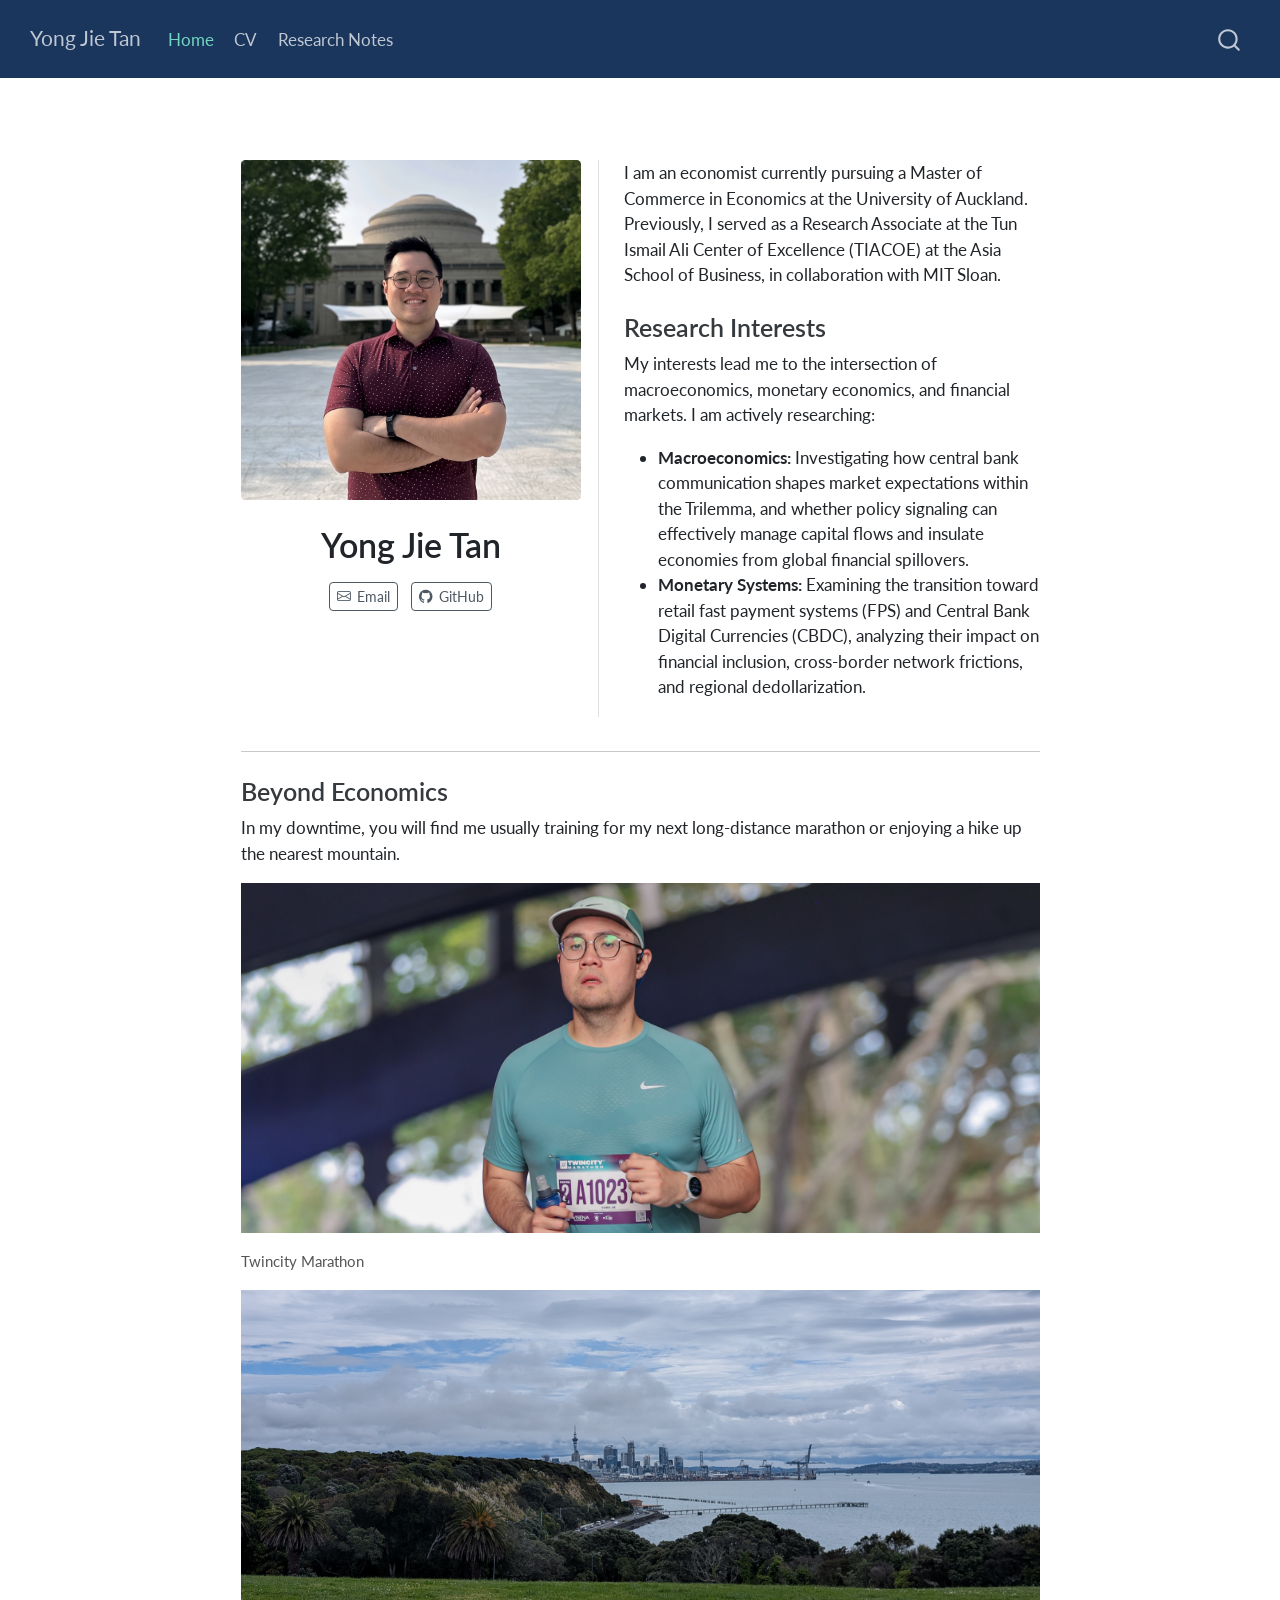
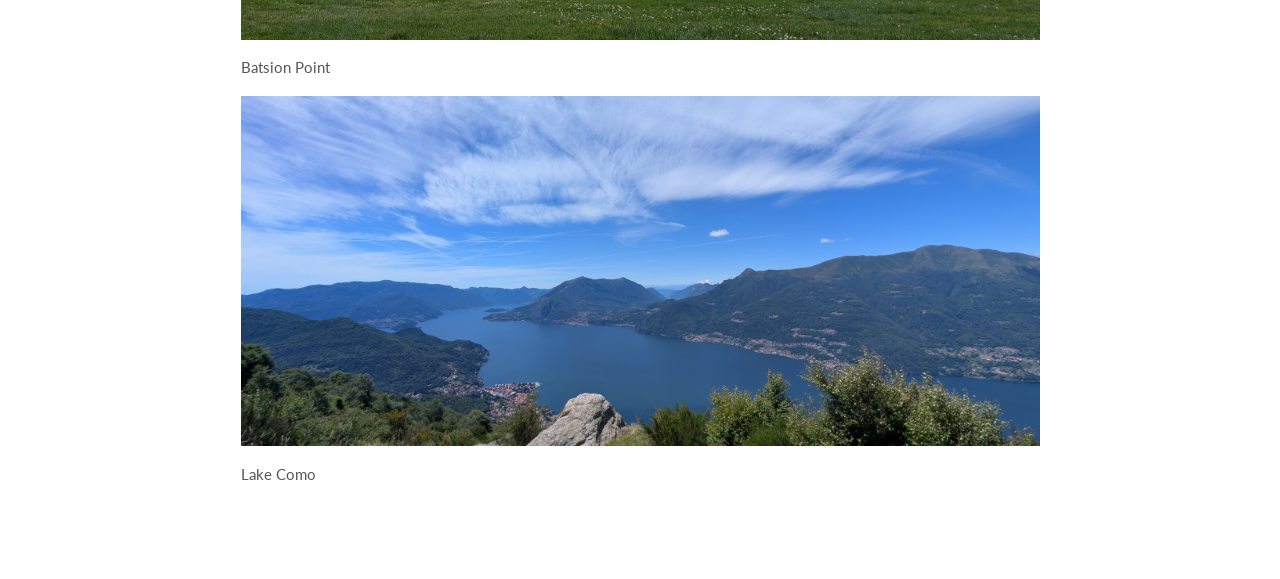
==== index.html @ 37c71818 "Built site for gh-pages" ====
<!DOCTYPE html>
<html xmlns="http://www.w3.org/1999/xhtml" lang="en" xml:lang="en"><head>

<meta charset="utf-8">
<meta name="generator" content="quarto-1.11.9">

<meta name="viewport" content="width=device-width, initial-scale=1.0, user-scalable=yes">


<title>Yong Jie Tan</title>
<style>
/* Default styles provided by pandoc.
** See https://pandoc.org/MANUAL.html#variables-for-html for config info.
*/
span.smallcaps{font-variant: small-caps;}
div.columns{display: flex; gap: 1.5em;}
div.column{flex: auto;}
@media screen {
div.columns{gap: min(4vw, 1.5em);}
div.column{overflow-x: auto;}
}
div.hanging-indent{margin-left: 1.5em; text-indent: -1.5em;}
ul.task-list{list-style: none;}
ul.task-list li input[type="checkbox"] {
  width: 0.8em;
  margin: 0 0.8em 0.2em -1em; /* quarto-specific, see https://github.com/quarto-dev/quarto-cli/issues/4556 */ 
  vertical-align: middle;
}
</style>


<script src="site_libs/quarto-nav/quarto-nav.js"></script>
<script src="site_libs/quarto-nav/headroom.min.js"></script>
<script src="site_libs/clipboard/clipboard.min.js"></script>
<script src="site_libs/quarto-search/autocomplete.umd.js"></script>
<script src="site_libs/quarto-search/fuse.min.js"></script>
<script src="site_libs/quarto-search/quarto-search.js"></script>
<meta name="quarto:offset" content="./">
<script src="site_libs/quarto-html/quarto.js" type="module"></script>
<script src="site_libs/quarto-html/tabsets/tabsets.js" type="module"></script>
<script src="site_libs/quarto-html/scrollable-regions/scrollable-regions.js" type="module"></script>
<script src="site_libs/quarto-html/popper.min.js"></script>
<script src="site_libs/quarto-html/tippy.umd.min.js"></script>
<link href="site_libs/quarto-html/tippy.css" rel="stylesheet">
<link href="site_libs/quarto-html/quarto-syntax-highlighting-63b5708e65d6cd79cd7618c58d0c21e7.css" rel="stylesheet" id="quarto-text-highlighting-styles">
<script src="site_libs/bootstrap/bootstrap.min.js"></script>
<link href="site_libs/bootstrap/bootstrap-icons.css" rel="stylesheet">
<link href="site_libs/bootstrap/bootstrap-aa52e23625b9af02d9a668b4c26b5584.min.css" rel="stylesheet" append-hash="true" id="quarto-bootstrap" data-mode="light">
<script id="quarto-search-options" type="application/json">{
  "location": "navbar",
  "copy-button": false,
  "collapse-after": 3,
  "panel-placement": "end",
  "type": "overlay",
  "limit": 50,
  "keyboard-shortcut": [
    "f",
    "/",
    "s"
  ],
  "show-item-context": false,
  "language": {
    "search-no-results-text": "No results",
    "search-matching-documents-text": "matching documents",
    "search-copy-link-title": "Copy link to search",
    "search-hide-matches-text": "Hide additional matches",
    "search-more-match-text": "more match in this document",
    "search-more-matches-text": "more matches in this document",
    "search-clear-button-title": "Clear",
    "search-text-placeholder": "",
    "search-detached-cancel-button-title": "Cancel",
    "search-submit-button-title": "Submit",
    "search-label": "Search"
  }
}</script>


</head>

<body class="nav-fixed fullcontent quarto-light"><a id="quarto-skip-link" class="visually-hidden-focusable" href="#quarto-document-content">Skip to main content</a>

<div id="quarto-search-results"></div>
  <header id="quarto-header" class="headroom fixed-top">
    <nav class="navbar navbar-expand-lg " data-bs-theme="dark" aria-label="Site">
      <div class="navbar-container container-fluid">
      <div class="navbar-brand-container mx-auto">
    <a class="navbar-brand" href="./index.html">
    <span class="navbar-title">Yong Jie Tan</span>
    </a>
  </div>
          <button class="navbar-toggler" type="button" data-bs-toggle="collapse" data-bs-target="#navbarCollapse" aria-controls="navbarCollapse" aria-expanded="false" aria-label="Toggle navigation" onclick="if (window.quartoToggleHeadroom) { window.quartoToggleHeadroom(); }">
  <span class="navbar-toggler-icon"></span>
</button>
          <div class="collapse navbar-collapse" id="navbarCollapse">
            <ul class="navbar-nav navbar-nav-scroll me-auto">
  <li class="nav-item">
    <a class="nav-link active" href="./index.html" aria-current="page"> 
<span class="menu-text">Home</span></a>
  </li>  
  <li class="nav-item">
    <a class="nav-link" href="./cv.html"> 
<span class="menu-text">CV</span></a>
  </li>  
  <li class="nav-item">
    <a class="nav-link" href="./notes.html"> 
<span class="menu-text">Research Notes</span></a>
  </li>  
</ul>
          </div> <!-- /navcollapse -->
            <div class="quarto-navbar-tools">
</div>
            <div id="quarto-search" class="" title="Search"></div>
      </div> <!-- /container-fluid -->
    </nav>
</header>
<!-- content -->
<div id="quarto-content" class="quarto-container page-columns page-rows-contents page-layout-article page-navbar">
<!-- sidebar -->
<!-- margin-sidebar -->
    
<!-- main -->
<main class="content" id="quarto-document-content" tabindex="-1">




<div class="quarto-about-trestles">
  <div class="about-entity">
    <img src="profile.jpg" class="about-image
  rounded " style="width: 20em;">
<header id="title-block-header" class="quarto-title-block default">
<div class="quarto-title">
<h1 class="title">Yong Jie Tan</h1>
</div>
<div class="quarto-title-meta">
  </div>
</header>
    <div class="about-links">
  <a href="mailto:yongjie.tan311@gmail.com" class="about-link" rel="" target="">
    <i class="bi bi-envelope"></i>
     <span class="about-link-text">Email</span>
  </a>
  <a href="https://github.com/yongjie-tan" class="about-link" rel="" target="">
    <i class="bi bi-github"></i>
     <span class="about-link-text">GitHub</span>
  </a>
</div>
  </div>
  <div class="about-contents"><div id="profile-section">
<p>I am an economist currently pursuing a Master of Commerce in Economics at the University of Auckland. Previously, I served as a Research Associate at the Tun Ismail Ali Center of Excellence (TIACOE) at the Asia School of Business, in collaboration with MIT Sloan.</p>
<section id="research-interests" class="level3">
<h3 data-anchor-id="research-interests">Research Interests</h3>
<p>My interests lead me to the intersection of macroeconomics, monetary economics, and financial markets. I am actively researching:</p>
<ul>
<li><strong>Macroeconomics:</strong> Investigating how central bank communication shapes market expectations within the Trilemma, and whether policy signaling can effectively manage capital flows and insulate economies from global financial spillovers.</li>
<li><strong>Monetary Systems:</strong> Examining the transition toward retail fast payment systems (FPS) and Central Bank Digital Currencies (CBDC), analyzing their impact on financial inclusion, cross-border network frictions, and regional dedollarization.</li>
</ul>
</section>
</div></div>
</div>

<hr>
<section id="beyond-economics" class="level3">
<h3 data-anchor-id="beyond-economics">Beyond Economics</h3>
<p>In my downtime, you will find me usually training for my next long-distance marathon or enjoying a hike up the nearest mountain.</p>
<div class="{.layout-ncol=3}">
<figure class="figure">
<img src="twincity.jpg" alt="Twincity Marathon" style="width: 100%; height: 350px; object-fit: cover; object-position: center;" class="figure-img">
<figcaption style="text-align: left; font-size: 0.9em; margin-top: 8px; color: #555;">
Twincity Marathon
</figcaption>
</figure>
<figure class="figure">
<img src="auckland-hike.jpg" alt="Auckland Trails" style="width: 100%; height: 350px; object-fit: cover; object-position: center;" class="figure-img">
<figcaption style="text-align: left; font-size: 0.9em; margin-top: 8px; color: #555;">
Batsion Point
</figcaption>
</figure>
<figure class="figure">
<img src="como.jpg" alt="Lake Como" style="width: 100%; height: 350px; object-fit: cover; object-position: center;" class="figure-img">
<figcaption style="text-align: left; font-size: 0.9em; margin-top: 8px; color: #555;">
Lake Como
</figcaption>
</figure>
</div>



</section>

</main> <!-- /main -->
<script id="quarto-html-after-body" type="application/javascript">
  window.document.addEventListener("DOMContentLoaded", function (event) {
    const isCodeAnnotation = (el) => {
      for (const clz of el.classList) {
        if (clz.startsWith('code-annotation-')) {                     
          return true;
        }
      }
      return false;
    }
    const onCopySuccess = function(e) {
      // button target
      const button = e.trigger;
      // don't keep focus
      button.blur();
      // flash "checked"
      button.classList.add('code-copy-button-checked');
      var currentTitle = button.getAttribute("title");
      button.setAttribute("title", "Copied!");
      let tooltip;
      if (window.bootstrap) {
        button.setAttribute("data-bs-toggle", "tooltip");
        button.setAttribute("data-bs-placement", "left");
        button.setAttribute("data-bs-title", "Copied!");
        tooltip = new bootstrap.Tooltip(button, 
          { trigger: "manual", 
            customClass: "code-copy-button-tooltip",
            offset: [0, -8]});
        tooltip.show();    
      }
      setTimeout(function() {
        if (tooltip) {
          tooltip.hide();
          button.removeAttribute("data-bs-title");
          button.removeAttribute("data-bs-toggle");
          button.removeAttribute("data-bs-placement");
        }
        button.setAttribute("title", currentTitle);
        button.classList.remove('code-copy-button-checked');
      }, 1000);
      // clear code selection
      e.clearSelection();
    }
    const getTextToCopy = function(trigger) {
      const outerScaffold = trigger.parentElement.cloneNode(true);
      const codeEl = outerScaffold.querySelector('code');
      for (const childEl of codeEl.children) {
        if (isCodeAnnotation(childEl)) {
          childEl.remove();
        }
      }
      return codeEl.innerText;
    }
    const clipboard = new window.ClipboardJS('.code-copy-button:not([data-in-quarto-modal])', {
      text: getTextToCopy
    });
    clipboard.on('success', onCopySuccess);
    if (window.document.getElementById('quarto-embedded-source-code-modal')) {
      const clipboardModal = new window.ClipboardJS('.code-copy-button[data-in-quarto-modal]', {
        text: getTextToCopy,
        container: window.document.getElementById('quarto-embedded-source-code-modal')
      });
      clipboardModal.on('success', onCopySuccess);
    }
      var localhostRegex = new RegExp(/^(?:http|https):\/\/localhost\:?[0-9]*\//);
      var mailtoRegex = new RegExp(/^mailto:/);
        var filterRegex = new RegExp("https:\/\/yongjie-tan\.github\.io\/");
      var isInternal = (href) => {
          return filterRegex.test(href) || localhostRegex.test(href) || mailtoRegex.test(href);
      }
      // Inspect non-navigation links and adorn them if external
      window.quartoDecorateExternalLinks = function (root) {
     var links = (root || window.document).querySelectorAll('a[href]:not(.nav-link):not(.navbar-brand):not(.toc-action):not(.sidebar-link):not(.sidebar-item-toggle):not(.pagination-link):not(.no-external):not([aria-hidden]):not(.dropdown-item):not(.quarto-navigation-tool):not(.about-link)');
      for (var i=0; i<links.length; i++) {
        const link = links[i];
        if (!isInternal(link.href)) {
          // undo the damage that might have been done by quarto-nav.js in the case of
          // links that we want to consider external
          if (link.dataset.originalHref !== undefined) {
            link.href = link.dataset.originalHref;
          }
          if (!link.classList.contains('no-external-icon')) {
          }
        }
      }
      };
      window.quartoDecorateExternalLinks(window.document);
    // Esc closes the popup (WCAG 1.4.13) and focus leaving both trigger and
    // popup closes it (WCAG 2.4.11); tippy handles neither for interactive popups.
    const hideOnEscAndFocusOut = {
      name: 'hideOnEscAndFocusOut',
      defaultValue: true,
      fn(instance) {
        const dismiss = () => {
          // A show scheduled by the trigger delay would otherwise reopen it
          instance.clearDelayTimeouts();
          instance.hide();
        };
        const onKeyDown = (event) => {
          if (event.key !== 'Escape') {
            return;
          }
          // Keep Esc from also reaching page handlers (e.g. reveal.js overview),
          // except an open reveal.js slide menu, which Esc should close too.
          // The menu handles keys only when its keyboard option is on.
          const menuHandlesEsc = window.Reveal?.getPlugin?.('menu')?.isOpen() &&
            window.Reveal.getConfig().menu?.keyboard !== false;
          if (!menuHandlesEsc) {
            event.stopPropagation();
          }
          if (instance.popper.contains(window.document.activeElement)) {
            // Disabled while refocusing so the focus trigger does not reopen it
            instance.disable();
            instance.reference.focus();
            instance.enable();
          }
          dismiss();
        };
        const onFocusOut = (event) => {
          const target = event.relatedTarget;
          if (target && !instance.reference.contains(target) &&
              !instance.popper.contains(target)) {
            dismiss();
          }
        };
        // On the trigger too: a click trigger (code-annotations: select) has no
        // blur handling. Attached for the instance's lifetime so leaving the
        // trigger also cancels a show still pending on the trigger delay.
        instance.reference.addEventListener('focusout', onFocusOut);
        return {
          onShow() {
            window.document.addEventListener('keydown', onKeyDown, true);
            instance.popper.addEventListener('focusout', onFocusOut);
          },
          onHide() {
            window.document.removeEventListener('keydown', onKeyDown, true);
            instance.popper.removeEventListener('focusout', onFocusOut);
          },
          onDestroy() {
            instance.reference.removeEventListener('focusout', onFocusOut);
          },
        };
      },
    };
    function tippyHover(el, contentFn, onTriggerFn, onUntriggerFn) {
      const config = {
        allowHTML: true,
        maxWidth: 500,
        delay: 100,
        arrow: false,
        appendTo: function(el) {
            return el.parentElement;
        },
        interactive: true,
        interactiveBorder: 10,
        theme: 'quarto',
        placement: 'bottom-start',
        plugins: [hideOnEscAndFocusOut],
      };
      if (contentFn) {
        config.content = contentFn;
      }
      if (onTriggerFn) {
        config.onTrigger = onTriggerFn;
      }
      if (onUntriggerFn) {
        config.onUntrigger = onUntriggerFn;
      }
      window.tippy(el, config); 
    }
    const noterefs = window.document.querySelectorAll('a[role="doc-noteref"]');
    for (var i=0; i<noterefs.length; i++) {
      const ref = noterefs[i];
      tippyHover(ref, function() {
        // use id or data attribute instead here
        let href = ref.getAttribute('data-footnote-href') || ref.getAttribute('href');
        try { href = new URL(href).hash; } catch {}
        const id = href.replace(/^#\/?/, "");
        const note = window.document.getElementById(id);
        if (note) {
          return note.innerHTML;
        } else {
          return "";
        }
      });
    }
    const xrefs = window.document.querySelectorAll('a.quarto-xref');
    const processXRef = (id, note) => {
      // Strip column container classes
      const stripColumnClz = (el) => {
        el.classList.remove("page-full", "page-columns");
        if (el.children) {
          for (const child of el.children) {
            stripColumnClz(child);
          }
        }
      }
      stripColumnClz(note)
      if (id === null || id.startsWith('sec-')) {
        // Special case sections, only their first couple elements
        const container = document.createElement("div");
        if (note.children && note.children.length > 2) {
          container.appendChild(note.children[0].cloneNode(true));
          for (let i = 1; i < note.children.length; i++) {
            const child = note.children[i];
            if (child.tagName === "P" && child.innerText === "") {
              continue;
            } else {
              container.appendChild(child.cloneNode(true));
              break;
            }
          }
          if (window.Quarto?.typesetMath) {
            window.Quarto.typesetMath(container);
          }
          return container.innerHTML
        } else {
          if (window.Quarto?.typesetMath) {
            window.Quarto.typesetMath(note);
          }
          return note.innerHTML;
        }
      } else {
        // Remove any anchor links if they are present
        const anchorLink = note.querySelector('a.anchorjs-link');
        if (anchorLink) {
          anchorLink.remove();
        }
        if (window.Quarto?.typesetMath) {
          window.Quarto.typesetMath(note);
        }
        if (note.classList.contains("callout")) {
          return note.outerHTML;
        } else {
          return note.innerHTML;
        }
      }
    }
    for (var i=0; i<xrefs.length; i++) {
      const xref = xrefs[i];
      tippyHover(xref, undefined, function(instance) {
        instance.disable();
        let url = xref.getAttribute('href');
        let hash = undefined; 
        if (url.startsWith('#')) {
          hash = url;
        } else {
          try { hash = new URL(url).hash; } catch {}
        }
        if (hash) {
          const id = hash.replace(/^#\/?/, "");
          const note = window.document.getElementById(id);
          if (note !== null) {
            try {
              const html = processXRef(id, note.cloneNode(true));
              instance.setContent(html);
            } finally {
              instance.enable();
              instance.show();
            }
          } else {
            // See if we can fetch this
            fetch(url.split('#')[0])
            .then(res => res.text())
            .then(html => {
              const parser = new DOMParser();
              const htmlDoc = parser.parseFromString(html, "text/html");
              const note = htmlDoc.getElementById(id);
              if (note !== null) {
                const html = processXRef(id, note);
                instance.setContent(html);
              } 
            }).finally(() => {
              instance.enable();
              instance.show();
            });
          }
        } else {
          // See if we can fetch a full url (with no hash to target)
          // This is a special case and we should probably do some content thinning / targeting
          fetch(url)
          .then(res => res.text())
          .then(html => {
            const parser = new DOMParser();
            const htmlDoc = parser.parseFromString(html, "text/html");
            const note = htmlDoc.querySelector('main.content');
            if (note !== null) {
              // This should only happen for chapter cross references
              // (since there is no id in the URL)
              // remove the first header
              if (note.children.length > 0 && note.children[0].tagName === "HEADER") {
                note.children[0].remove();
              }
              const html = processXRef(null, note);
              instance.setContent(html);
            } 
          }).finally(() => {
            instance.enable();
            instance.show();
          });
        }
      }, function(instance) {
      });
    }
        let selectedAnnoteEl;
        const selectorForAnnotation = ( cell, annotation) => {
          let cellAttr = 'data-code-cell="' + cell + '"';
          let lineAttr = 'data-code-annotation="' +  annotation + '"';
          const selector = 'span[' + cellAttr + '][' + lineAttr + ']';
          return selector;
        }
        const selectCodeLines = (annoteEl) => {
          const doc = window.document;
          const targetCell = annoteEl.getAttribute("data-target-cell");
          const targetAnnotation = annoteEl.getAttribute("data-target-annotation");
          const annoteSpan = window.document.querySelector(selectorForAnnotation(targetCell, targetAnnotation));
          const lines = annoteSpan.getAttribute("data-code-lines").split(",");
          const lineIds = lines.map((line) => {
            return targetCell + "-" + line;
          })
          // Each band is positioned against its own containing block, which is
          // not the offsetParent of the lines, so place it from client rects.
          const placeBand = (band, firstEl, lastEl, codeBlock) => {
            const container = band.offsetParent;
            if (container === null) {
              return;
            }
            const containerRect = container.getBoundingClientRect();
            // Reveal.js scales slides with a transform, so convert client
            // pixels back to the CSS pixels of the container.
            const scale = containerRect.height / container.offsetHeight || 1;
            const firstRect = firstEl.getBoundingClientRect();
            const lastRect = lastEl.getBoundingClientRect();
            const top = (firstRect.top - containerRect.top) / scale - container.clientTop + container.scrollTop;
            const height = (lastRect.bottom - firstRect.top) / scale;
            band.style.top = top - 2 + "px";
            band.style.height = height + 4 + "px";
            if (codeBlock) {
              // Without the copy button wrapper, the containing block is wider
              // than the code block, so span the code block explicitly.
              const blockRect = codeBlock.getBoundingClientRect();
              band.style.left = (blockRect.left - containerRect.left) / scale - container.clientLeft + container.scrollLeft + "px";
              band.style.width = blockRect.width / scale + "px";
            }
          };
          if (lineIds.length > 0) {
            const el = window.document.getElementById(lineIds[0]);
            const lastEl = window.document.getElementById(lineIds[lineIds.length - 1]);
            const parent = el.parentElement.parentElement;
            // cook up a div (if necessary) and position it
            let div = window.document.getElementById("code-annotation-line-highlight");
            if (div === null) {
              div = window.document.createElement("div");
              div.setAttribute("id", "code-annotation-line-highlight");
              div.style.position = 'absolute';
              parent.appendChild(div);
            }
            placeBand(div, el, lastEl, parent.closest("div.sourceCode") || parent);
            let gutterDiv = window.document.getElementById("code-annotation-line-highlight-gutter");
            if (gutterDiv === null) {
              gutterDiv = window.document.createElement("div");
              gutterDiv.setAttribute("id", "code-annotation-line-highlight-gutter");
              gutterDiv.style.position = 'absolute';
              const codeCell = window.document.getElementById(targetCell);
              const gutter = codeCell.querySelector('.code-annotation-gutter');
              gutter.appendChild(gutterDiv);
            }
            placeBand(gutterDiv, el, lastEl);
            selectedAnnoteEl = annoteEl;
          }
        };
        const unselectCodeLines = () => {
          const elementsIds = ["code-annotation-line-highlight", "code-annotation-line-highlight-gutter"];
          elementsIds.forEach((elId) => {
            const div = window.document.getElementById(elId);
            if (div) {
              div.remove();
            }
          });
          selectedAnnoteEl = undefined;
        };
          // Handle positioning of the toggle
      window.addEventListener(
        "resize",
        throttle(() => {
          elRect = undefined;
          if (selectedAnnoteEl) {
            selectCodeLines(selectedAnnoteEl);
          }
        }, 10)
      );
      function throttle(fn, ms) {
      let throttle = false;
      let timer;
        return (...args) => {
          if(!throttle) { // first call gets through
              fn.apply(this, args);
              throttle = true;
          } else { // all the others get throttled
              if(timer) clearTimeout(timer); // cancel #2
              timer = setTimeout(() => {
                fn.apply(this, args);
                timer = throttle = false;
              }, ms);
          }
        };
      }
        // Attach click handler to the DT
        const annoteDls = window.document.querySelectorAll('dt[data-target-cell]');
        for (const annoteDlNode of annoteDls) {
          annoteDlNode.addEventListener('click', (event) => {
            const clickedEl = event.target;
            if (clickedEl !== selectedAnnoteEl) {
              unselectCodeLines();
              const activeEl = window.document.querySelector('dt[data-target-cell].code-annotation-active');
              if (activeEl) {
                activeEl.classList.remove('code-annotation-active');
              }
              selectCodeLines(clickedEl);
              clickedEl.classList.add('code-annotation-active');
            } else {
              // Unselect the line
              unselectCodeLines();
              clickedEl.classList.remove('code-annotation-active');
            }
          });
        }
    const findCites = (el) => {
      const parentEl = el.parentElement;
      if (parentEl) {
        const cites = parentEl.dataset.cites;
        if (cites) {
          return {
            el,
            cites: cites.split(' ')
          };
        } else {
          return findCites(el.parentElement)
        }
      } else {
        return undefined;
      }
    };
    var bibliorefs = window.document.querySelectorAll('a[role="doc-biblioref"]');
    for (var i=0; i<bibliorefs.length; i++) {
      const ref = bibliorefs[i];
      const citeInfo = findCites(ref);
      if (citeInfo) {
        tippyHover(citeInfo.el, function() {
          var popup = window.document.createElement('div');
          citeInfo.cites.forEach(function(cite) {
            var citeDiv = window.document.createElement('div');
            citeDiv.classList.add('hanging-indent');
            citeDiv.classList.add('csl-entry');
            var biblioDiv = window.document.getElementById('ref-' + cite);
            if (biblioDiv) {
              citeDiv.innerHTML = biblioDiv.innerHTML;
            }
            popup.appendChild(citeDiv);
          });
          return popup.innerHTML;
        });
      }
    }
  });
  </script>
  <script type="application/javascript">
  window.quartoScrollableRegionsLabels = {"code":"Scrollable code","output":"Scrollable output"};
  </script>
</div> <!-- /content -->




</body></html>
---- site_libs/quarto-html/tippy.css ----
.tippy-box[data-animation=fade][data-state=hidden]{opacity:0}[data-tippy-root]{max-width:calc(100vw - 10px)}.tippy-box{position:relative;background-color:#333;color:#fff;border-radius:4px;font-size:14px;line-height:1.4;white-space:normal;outline:0;transition-property:transform,visibility,opacity}.tippy-box[data-placement^=top]>.tippy-arrow{bottom:0}.tippy-box[data-placement^=top]>.tippy-arrow:before{bottom:-7px;left:0;border-width:8px 8px 0;border-top-color:initial;transform-origin:center top}.tippy-box[data-placement^=bottom]>.tippy-arrow{top:0}.tippy-box[data-placement^=bottom]>.tippy-arrow:before{top:-7px;left:0;border-width:0 8px 8px;border-bottom-color:initial;transform-origin:center bottom}.tippy-box[data-placement^=left]>.tippy-arrow{right:0}.tippy-box[data-placement^=left]>.tippy-arrow:before{border-width:8px 0 8px 8px;border-left-color:initial;right:-7px;transform-origin:center left}.tippy-box[data-placement^=right]>.tippy-arrow{left:0}.tippy-box[data-placement^=right]>.tippy-arrow:before{left:-7px;border-width:8px 8px 8px 0;border-right-color:initial;transform-origin:center right}.tippy-box[data-inertia][data-state=visible]{transition-timing-function:cubic-bezier(.54,1.5,.38,1.11)}.tippy-arrow{width:16px;height:16px;color:#333}.tippy-arrow:before{content:"";position:absolute;border-color:transparent;border-style:solid}.tippy-content{position:relative;padding:5px 9px;z-index:1}
---- site_libs/quarto-html/quarto-syntax-highlighting-63b5708e65d6cd79cd7618c58d0c21e7.css ----
/* quarto syntax highlight colors */
:root {
  --quarto-hl-ot-color: #003B4F;
  --quarto-hl-at-color: #657422;
  --quarto-hl-ss-color: #20794D;
  --quarto-hl-an-color: #5E5E5E;
  --quarto-hl-fu-color: #4758AB;
  --quarto-hl-st-color: #20794D;
  --quarto-hl-cf-color: #003B4F;
  --quarto-hl-op-color: #5E5E5E;
  --quarto-hl-er-color: #AD0000;
  --quarto-hl-bn-color: #AD0000;
  --quarto-hl-al-color: #AD0000;
  --quarto-hl-va-color: #111111;
  --quarto-hl-bu-color: inherit;
  --quarto-hl-ex-color: inherit;
  --quarto-hl-pp-color: #AD0000;
  --quarto-hl-in-color: #5E5E5E;
  --quarto-hl-vs-color: #20794D;
  --quarto-hl-wa-color: #5E5E5E;
  --quarto-hl-do-color: #5E5E5E;
  --quarto-hl-im-color: #00769E;
  --quarto-hl-ch-color: #20794D;
  --quarto-hl-dt-color: #AD0000;
  --quarto-hl-fl-color: #AD0000;
  --quarto-hl-co-color: #5E5E5E;
  --quarto-hl-cv-color: #5E5E5E;
  --quarto-hl-cn-color: #8f5902;
  --quarto-hl-sc-color: #5E5E5E;
  --quarto-hl-dv-color: #AD0000;
  --quarto-hl-kw-color: #003B4F;
}

/* other quarto variables */
:root {
  --quarto-font-monospace: SFMono-Regular, Menlo, Monaco, Consolas, "Liberation Mono", "Courier New", monospace;
}

/* syntax highlight based on Pandoc's rules */
pre > code.sourceCode > span {
  color: #003B4F;
}

code.sourceCode > span {
  color: #003B4F;
}

div.sourceCode,
div.sourceCode pre.sourceCode {
  color: #003B4F;
}

/* Normal */
code span {
  color: #003B4F;
}

/* Alert */
code span.al {
  color: #AD0000;
  font-style: inherit;
}

/* Annotation */
code span.an {
  color: #5E5E5E;
  font-style: inherit;
}

/* Attribute */
code span.at {
  color: #657422;
  font-style: inherit;
}

/* BaseN */
code span.bn {
  color: #AD0000;
  font-style: inherit;
}

/* BuiltIn */
code span.bu {
  font-style: inherit;
}

/* ControlFlow */
code span.cf {
  color: #003B4F;
  font-weight: bold;
  font-style: inherit;
}

/* Char */
code span.ch {
  color: #20794D;
  font-style: inherit;
}

/* Constant */
code span.cn {
  color: #8f5902;
  font-style: inherit;
}

/* Comment */
code span.co {
  color: #5E5E5E;
  font-style: inherit;
}

/* CommentVar */
code span.cv {
  color: #5E5E5E;
  font-style: italic;
}

/* Documentation */
code span.do {
  color: #5E5E5E;
  font-style: italic;
}

/* DataType */
code span.dt {
  color: #AD0000;
  font-style: inherit;
}

/* DecVal */
code span.dv {
  color: #AD0000;
  font-style: inherit;
}

/* Error */
code span.er {
  color: #AD0000;
  font-style: inherit;
}

/* Extension */
code span.ex {
  font-style: inherit;
}

/* Float */
code span.fl {
  color: #AD0000;
  font-style: inherit;
}

/* Function */
code span.fu {
  color: #4758AB;
  font-style: inherit;
}

/* Import */
code span.im {
  color: #00769E;
  font-style: inherit;
}

/* Information */
code span.in {
  color: #5E5E5E;
  font-style: inherit;
}

/* Keyword */
code span.kw {
  color: #003B4F;
  font-weight: bold;
  font-style: inherit;
}

/* Operator */
code span.op {
  color: #5E5E5E;
  font-style: inherit;
}

/* Other */
code span.ot {
  color: #003B4F;
  font-style: inherit;
}

/* Preprocessor */
code span.pp {
  color: #AD0000;
  font-style: inherit;
}

/* SpecialChar */
code span.sc {
  color: #5E5E5E;
  font-style: inherit;
}

/* SpecialString */
code span.ss {
  color: #20794D;
  font-style: inherit;
}

/* String */
code span.st {
  color: #20794D;
  font-style: inherit;
}

/* Variable */
code span.va {
  color: #111111;
  font-style: inherit;
}

/* VerbatimString */
code span.vs {
  color: #20794D;
  font-style: inherit;
}

/* Warning */
code span.wa {
  color: #5E5E5E;
  font-style: italic;
}

.prevent-inlining {
  content: "</";
}

/*# sourceMappingURL=054cc16b9e9817627be6994582d2ffb5.css.map */
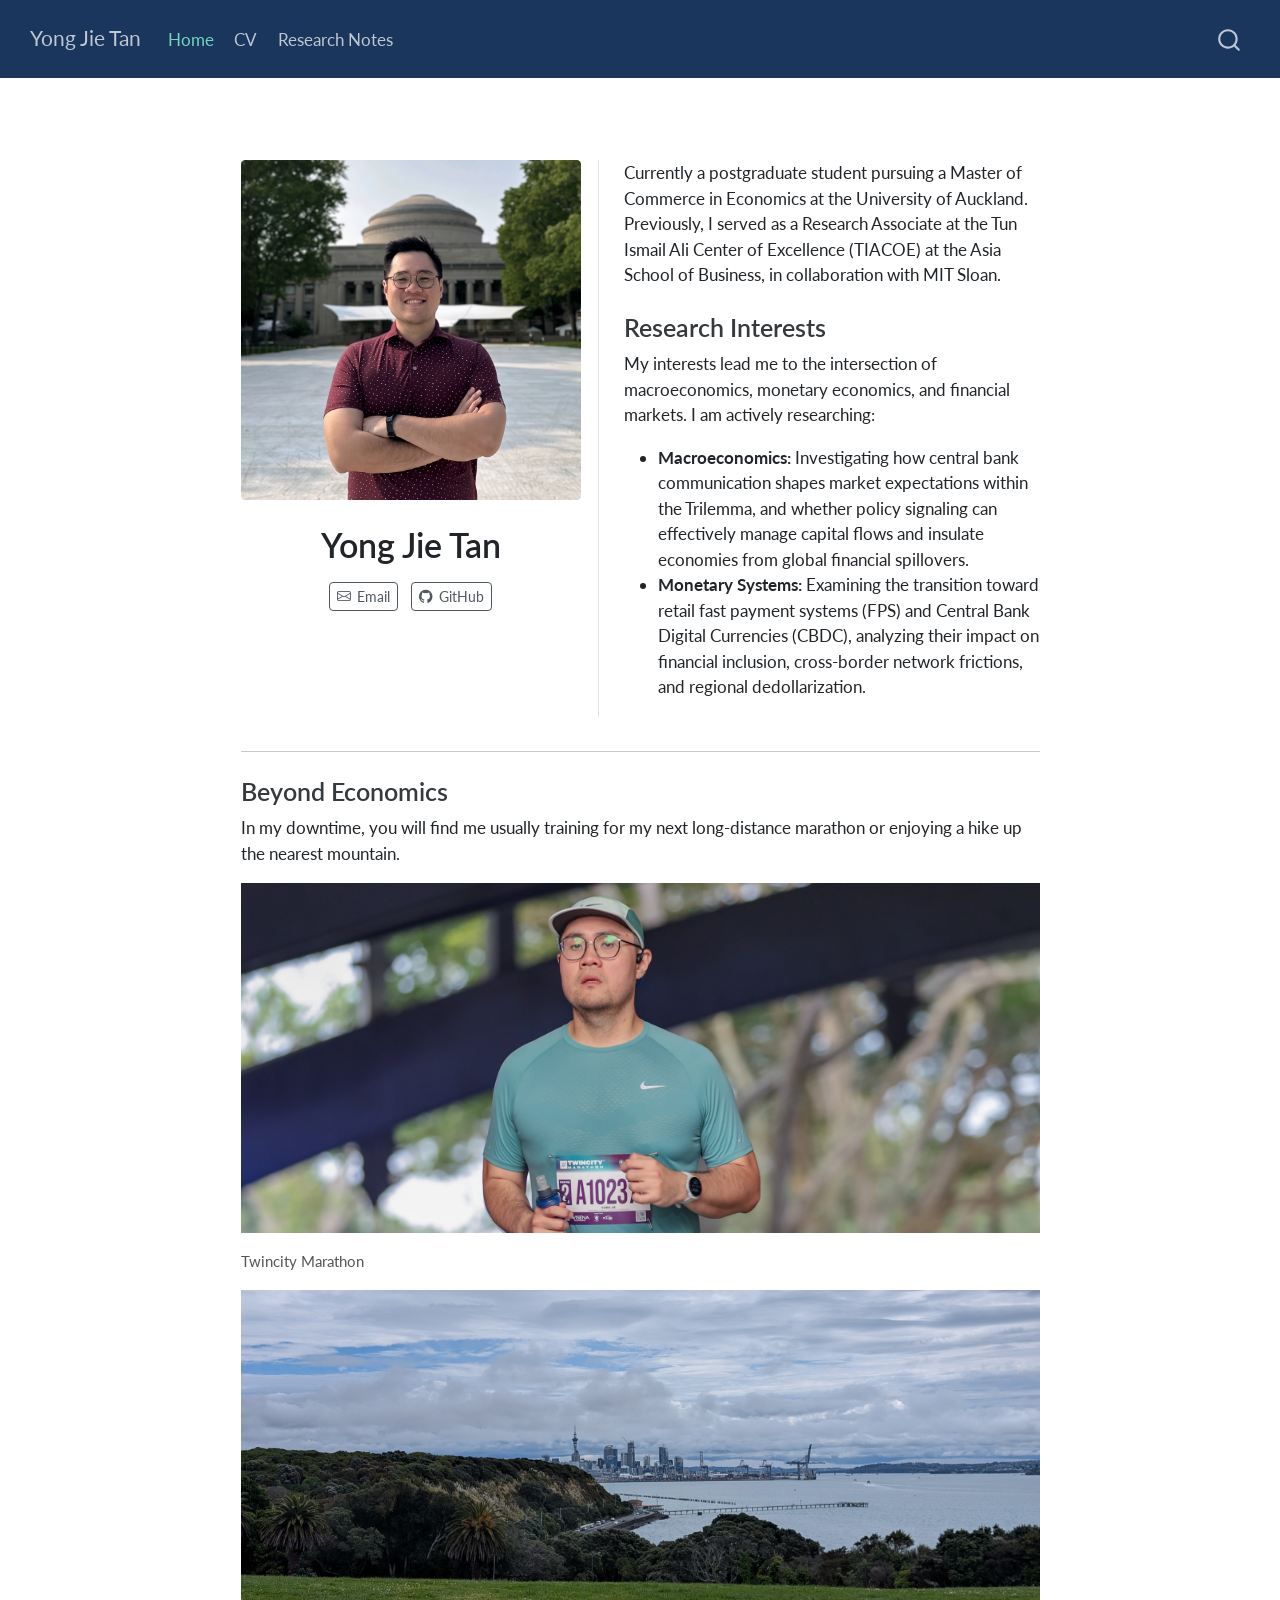
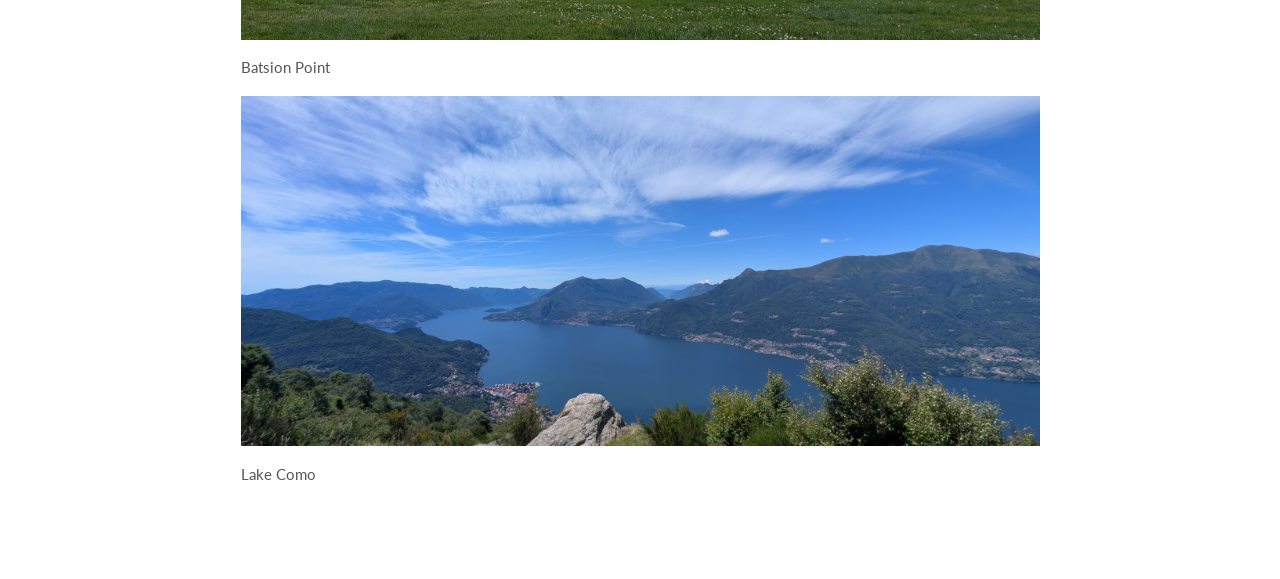
==== commit 5338fb6d: "Built site for gh-pages" ====
--- a/index.html
+++ b/index.html
@@ -147,7 +147,7 @@
 </div>
   </div>
   <div class="about-contents"><div id="profile-section">
-<p>I am an economist currently pursuing a Master of Commerce in Economics at the University of Auckland. Previously, I served as a Research Associate at the Tun Ismail Ali Center of Excellence (TIACOE) at the Asia School of Business, in collaboration with MIT Sloan.</p>
+<p>Currently a postgraduate student pursuing a Master of Commerce in Economics at the University of Auckland. Previously, I served as a Research Associate at the Tun Ismail Ali Center of Excellence (TIACOE) at the Asia School of Business, in collaboration with MIT Sloan.</p>
 <section id="research-interests" class="level3">
 <h3 data-anchor-id="research-interests">Research Interests</h3>
 <p>My interests lead me to the intersection of macroeconomics, monetary economics, and financial markets. I am actively researching:</p>
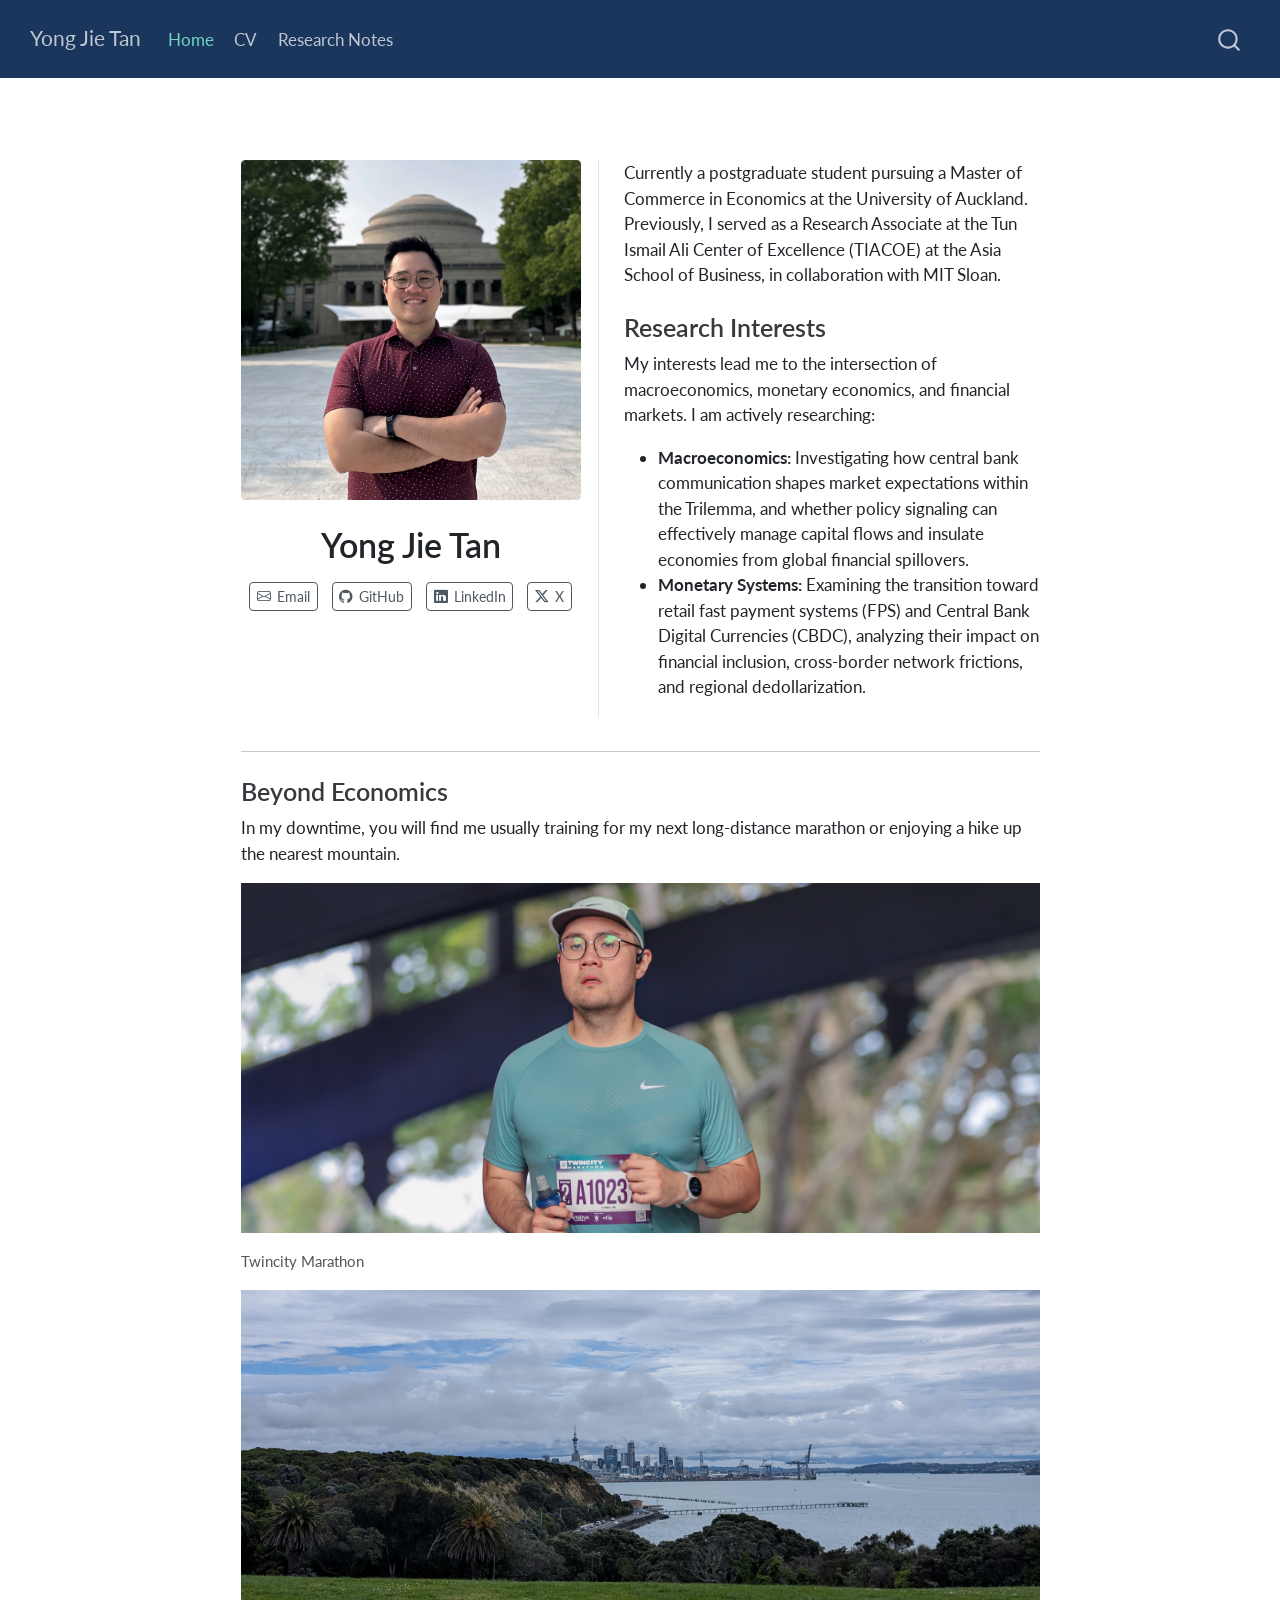
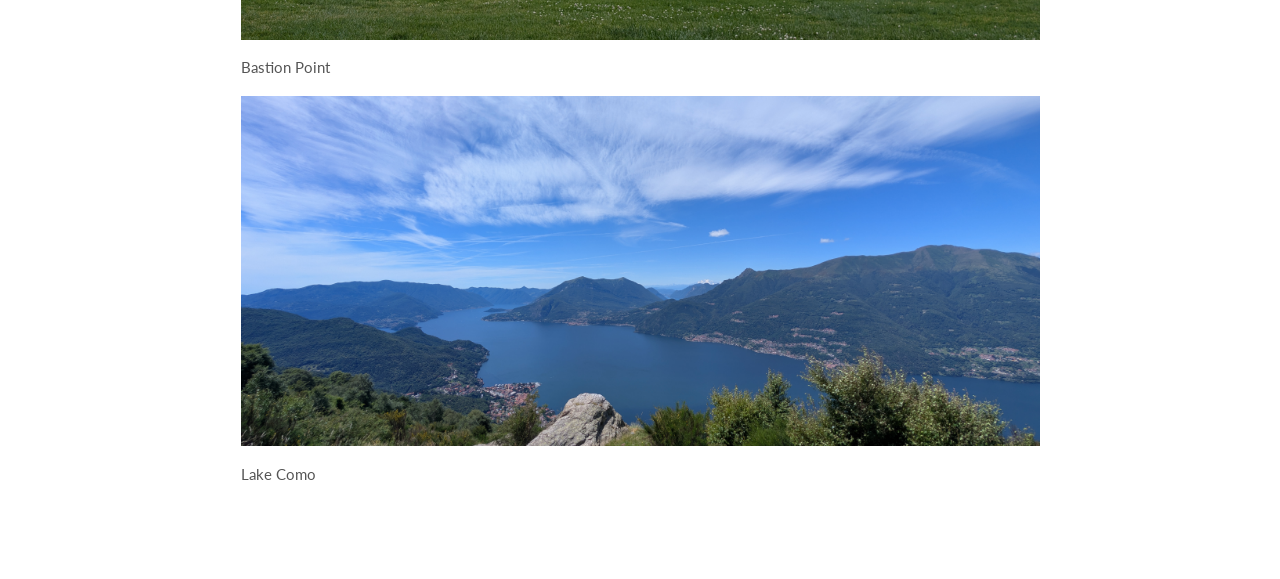
==== commit d2a54f7f: "Built site for gh-pages" ====
--- a/index.html
+++ b/index.html
@@ -144,6 +144,14 @@
     <i class="bi bi-github"></i>
      <span class="about-link-text">GitHub</span>
   </a>
+  <a href="https://www.linkedin.com/in/yongjiet/" class="about-link" rel="" target="">
+    <i class="bi bi-linkedin"></i>
+     <span class="about-link-text">LinkedIn</span>
+  </a>
+  <a href="https://x.com/TanYongJie" class="about-link" rel="" target="">
+    <i class="bi bi-twitter-x"></i>
+     <span class="about-link-text">X</span>
+  </a>
 </div>
   </div>
   <div class="about-contents"><div id="profile-section">
@@ -173,7 +181,7 @@
 <figure class="figure">
 <img src="auckland-hike.jpg" alt="Auckland Trails" style="width: 100%; height: 350px; object-fit: cover; object-position: center;" class="figure-img">
 <figcaption style="text-align: left; font-size: 0.9em; margin-top: 8px; color: #555;">
-Batsion Point
+Bastion Point
 </figcaption>
 </figure>
 <figure class="figure">
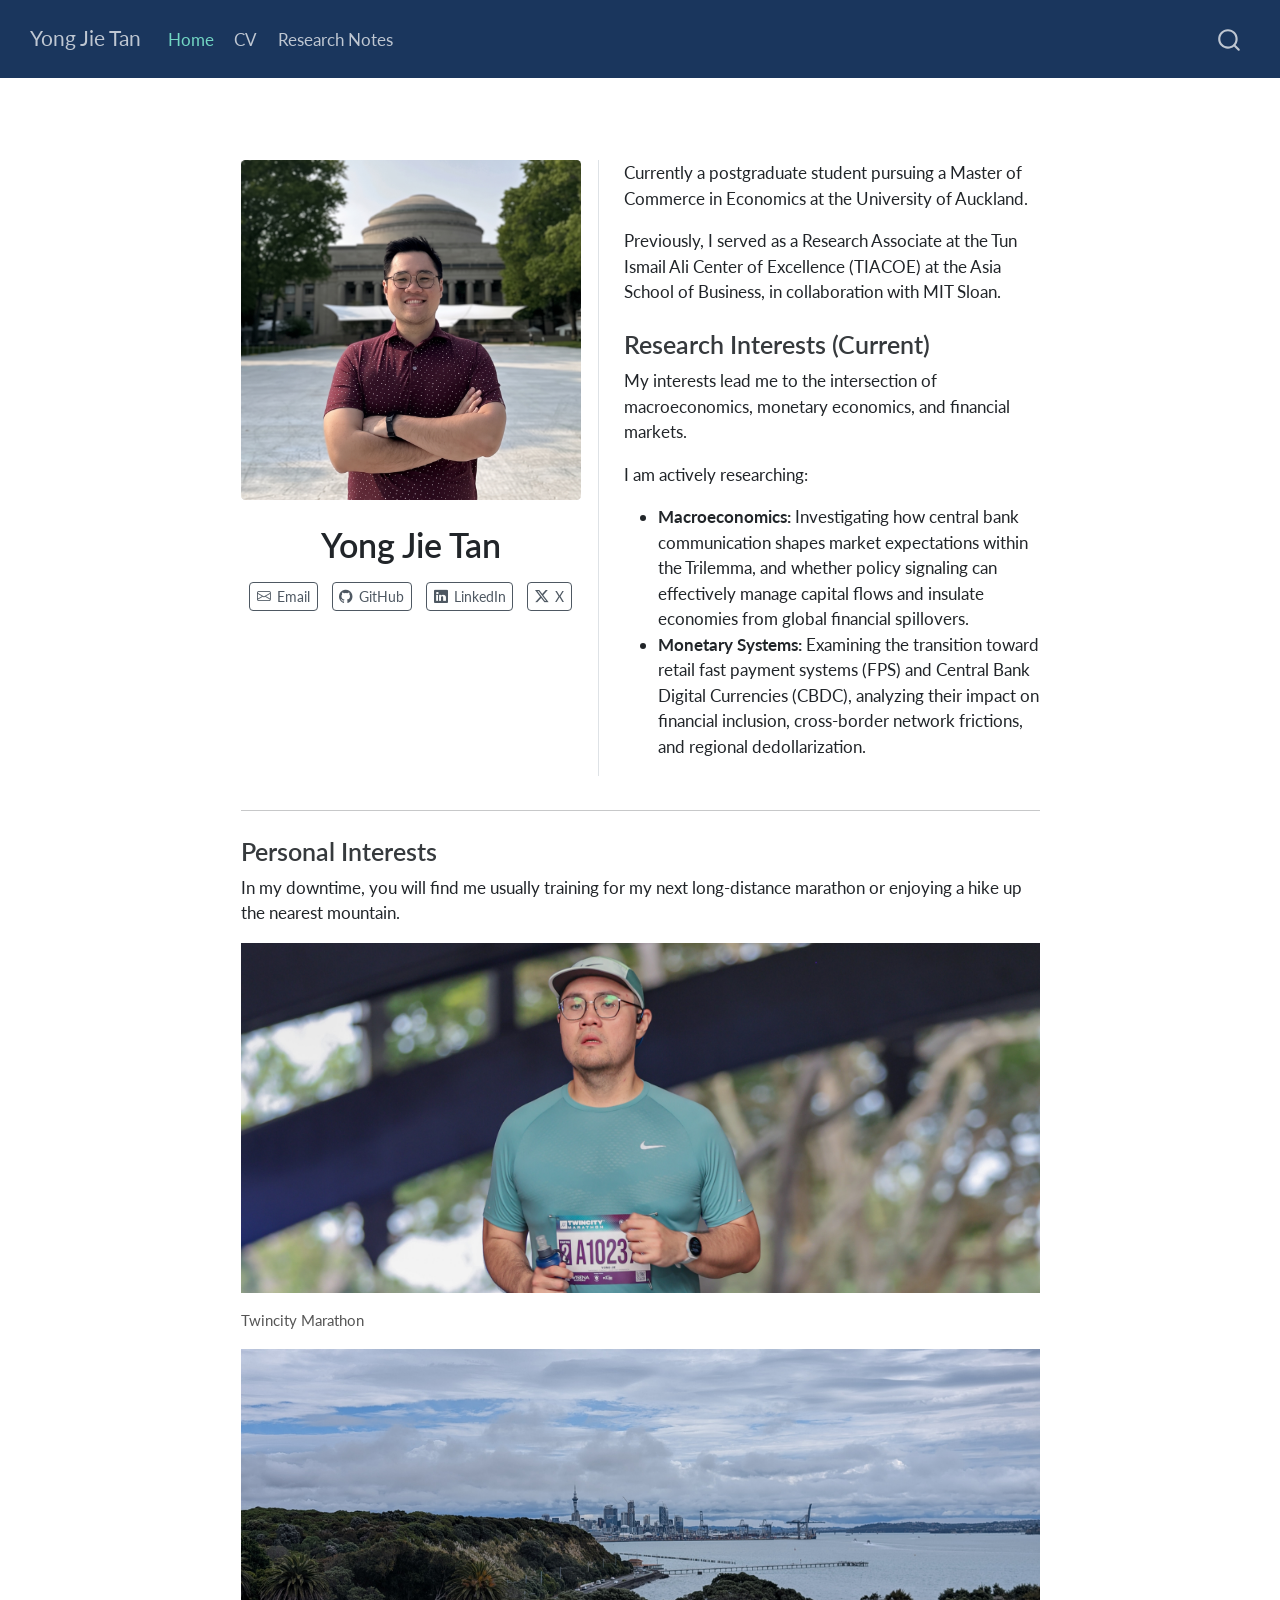
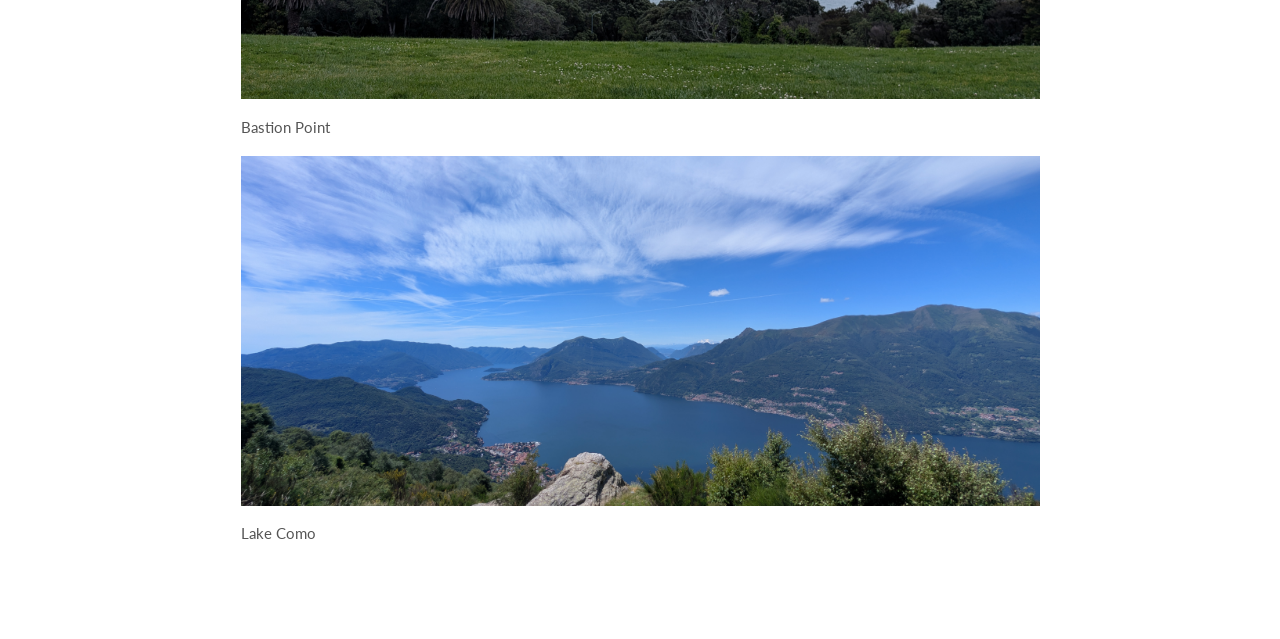
==== commit 499dd1f4: "Built site for gh-pages" ====
--- a/index.html
+++ b/index.html
@@ -155,10 +155,12 @@
 </div>
   </div>
   <div class="about-contents"><div id="profile-section">
-<p>Currently a postgraduate student pursuing a Master of Commerce in Economics at the University of Auckland. Previously, I served as a Research Associate at the Tun Ismail Ali Center of Excellence (TIACOE) at the Asia School of Business, in collaboration with MIT Sloan.</p>
-<section id="research-interests" class="level3">
-<h3 data-anchor-id="research-interests">Research Interests</h3>
-<p>My interests lead me to the intersection of macroeconomics, monetary economics, and financial markets. I am actively researching:</p>
+<p>Currently a postgraduate student pursuing a Master of Commerce in Economics at the University of Auckland.</p>
+<p>Previously, I served as a Research Associate at the Tun Ismail Ali Center of Excellence (TIACOE) at the Asia School of Business, in collaboration with MIT Sloan.</p>
+<section id="research-interests-current" class="level3">
+<h3 data-anchor-id="research-interests-current">Research Interests (Current)</h3>
+<p>My interests lead me to the intersection of macroeconomics, monetary economics, and financial markets.</p>
+<p>I am actively researching:</p>
 <ul>
 <li><strong>Macroeconomics:</strong> Investigating how central bank communication shapes market expectations within the Trilemma, and whether policy signaling can effectively manage capital flows and insulate economies from global financial spillovers.</li>
 <li><strong>Monetary Systems:</strong> Examining the transition toward retail fast payment systems (FPS) and Central Bank Digital Currencies (CBDC), analyzing their impact on financial inclusion, cross-border network frictions, and regional dedollarization.</li>
@@ -168,8 +170,8 @@
 </div>
 
 <hr>
-<section id="beyond-economics" class="level3">
-<h3 data-anchor-id="beyond-economics">Beyond Economics</h3>
+<section id="personal-interests" class="level3">
+<h3 data-anchor-id="personal-interests">Personal Interests</h3>
 <p>In my downtime, you will find me usually training for my next long-distance marathon or enjoying a hike up the nearest mountain.</p>
 <div class="{.layout-ncol=3}">
 <figure class="figure">
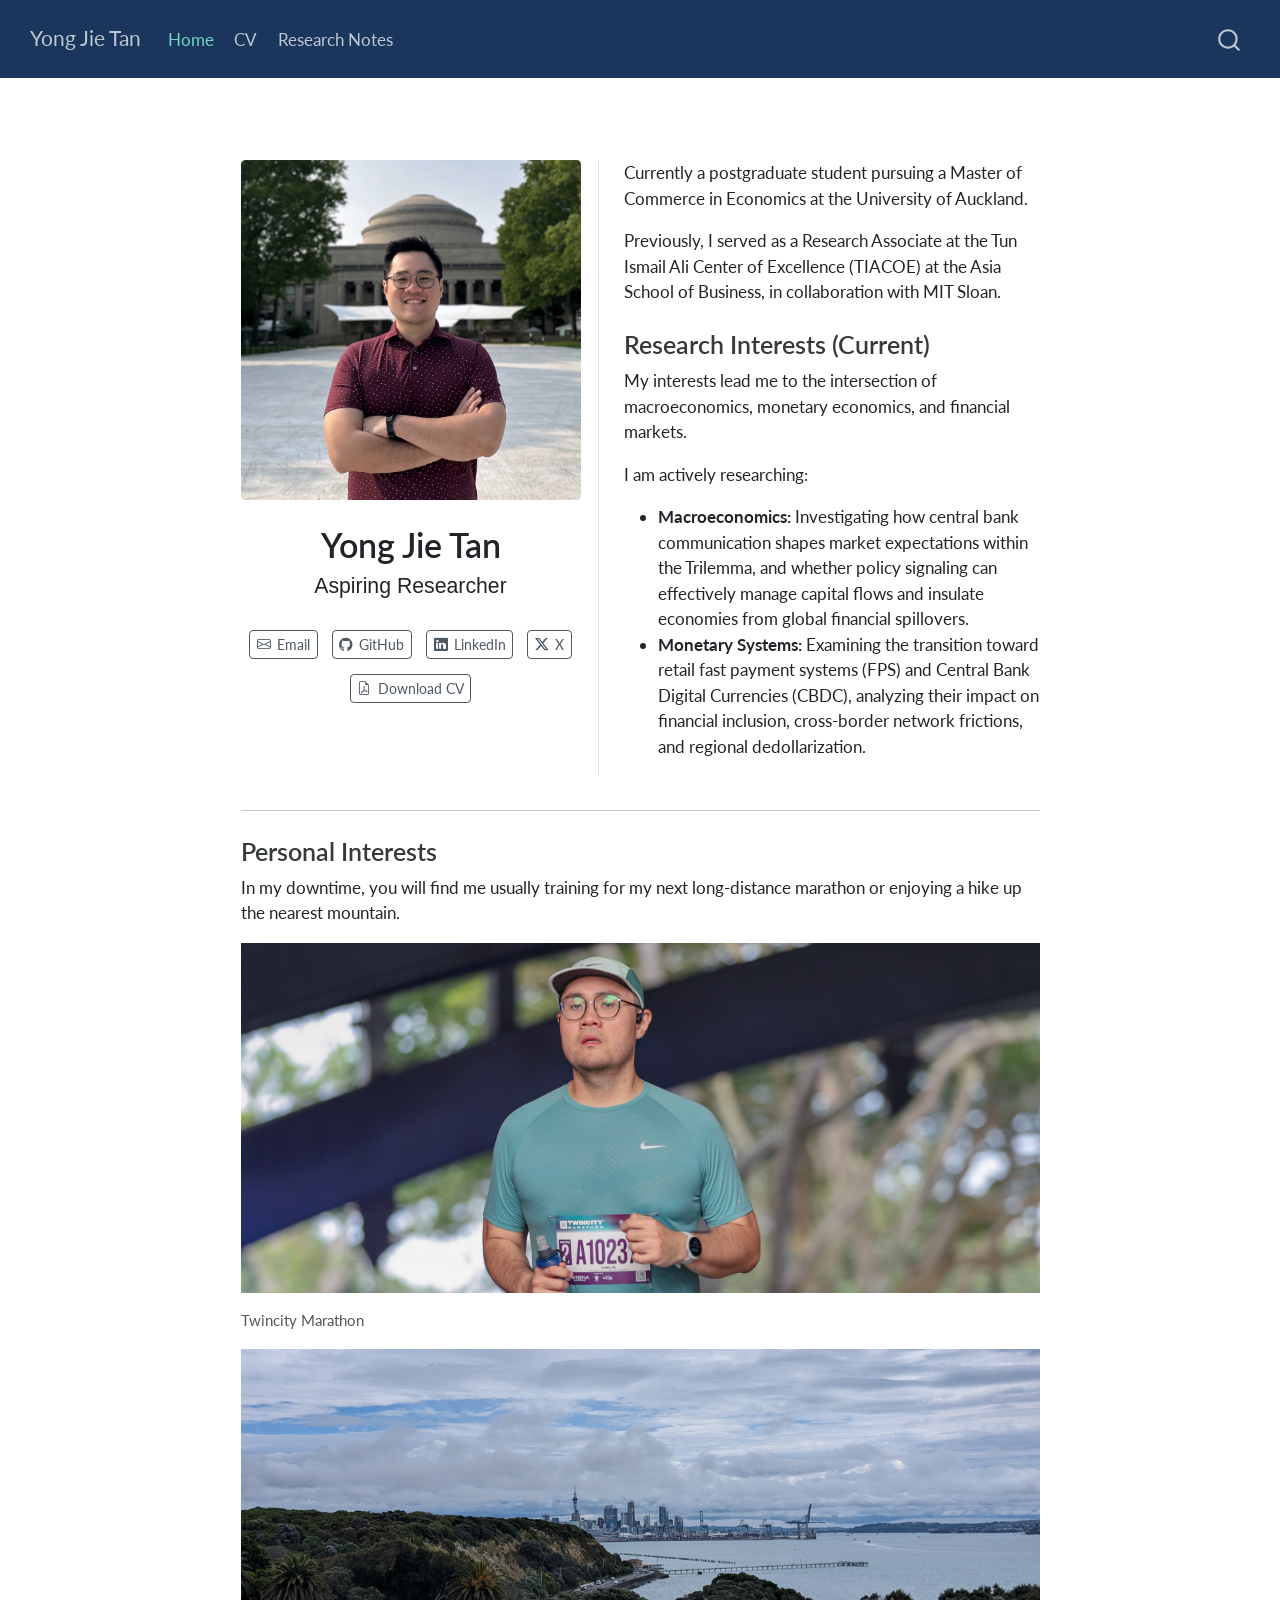
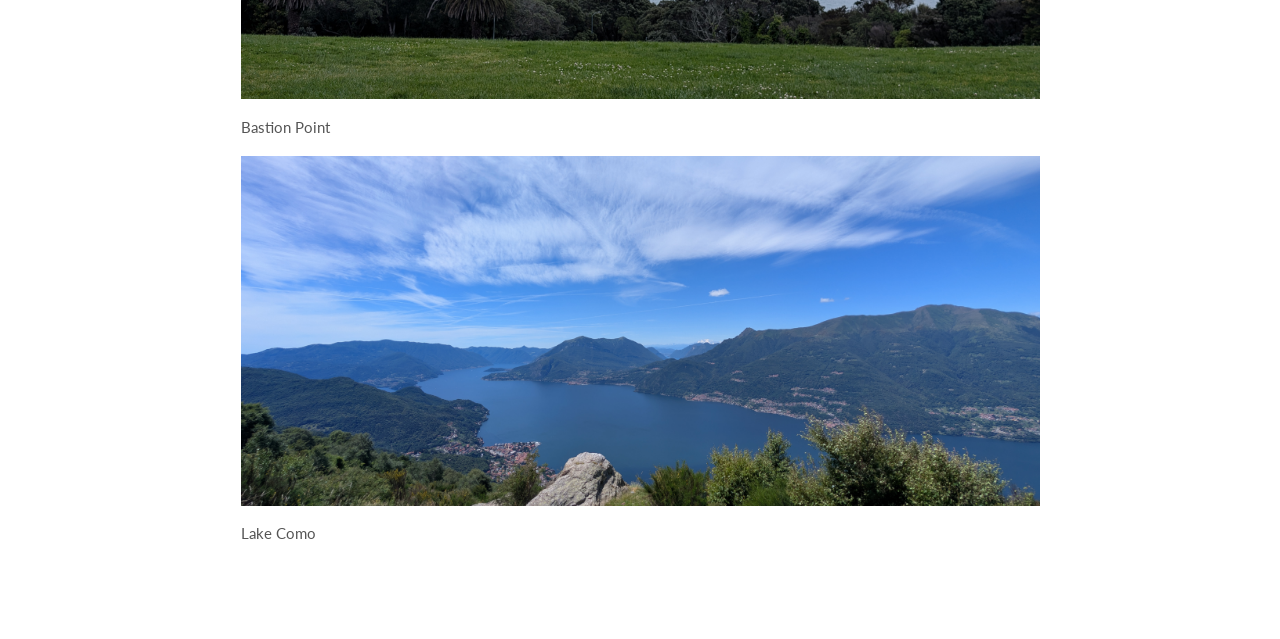
==== commit 86a1808d: "Built site for gh-pages" ====
--- a/index.html
+++ b/index.html
@@ -131,6 +131,7 @@
 <header id="title-block-header" class="quarto-title-block default">
 <div class="quarto-title">
 <h1 class="title">Yong Jie Tan</h1>
+<p class="subtitle lead">Aspiring Researcher</p>
 </div>
 <div class="quarto-title-meta">
   </div>
@@ -151,6 +152,10 @@
   <a href="https://x.com/TanYongJie" class="about-link" rel="" target="">
     <i class="bi bi-twitter-x"></i>
      <span class="about-link-text">X</span>
+  </a>
+  <a href="/cv.pdf" class="about-link" rel="" target="">
+    <i class="bi bi-file-earmark-pdf"></i>
+     <span class="about-link-text">Download CV</span>
   </a>
 </div>
   </div>
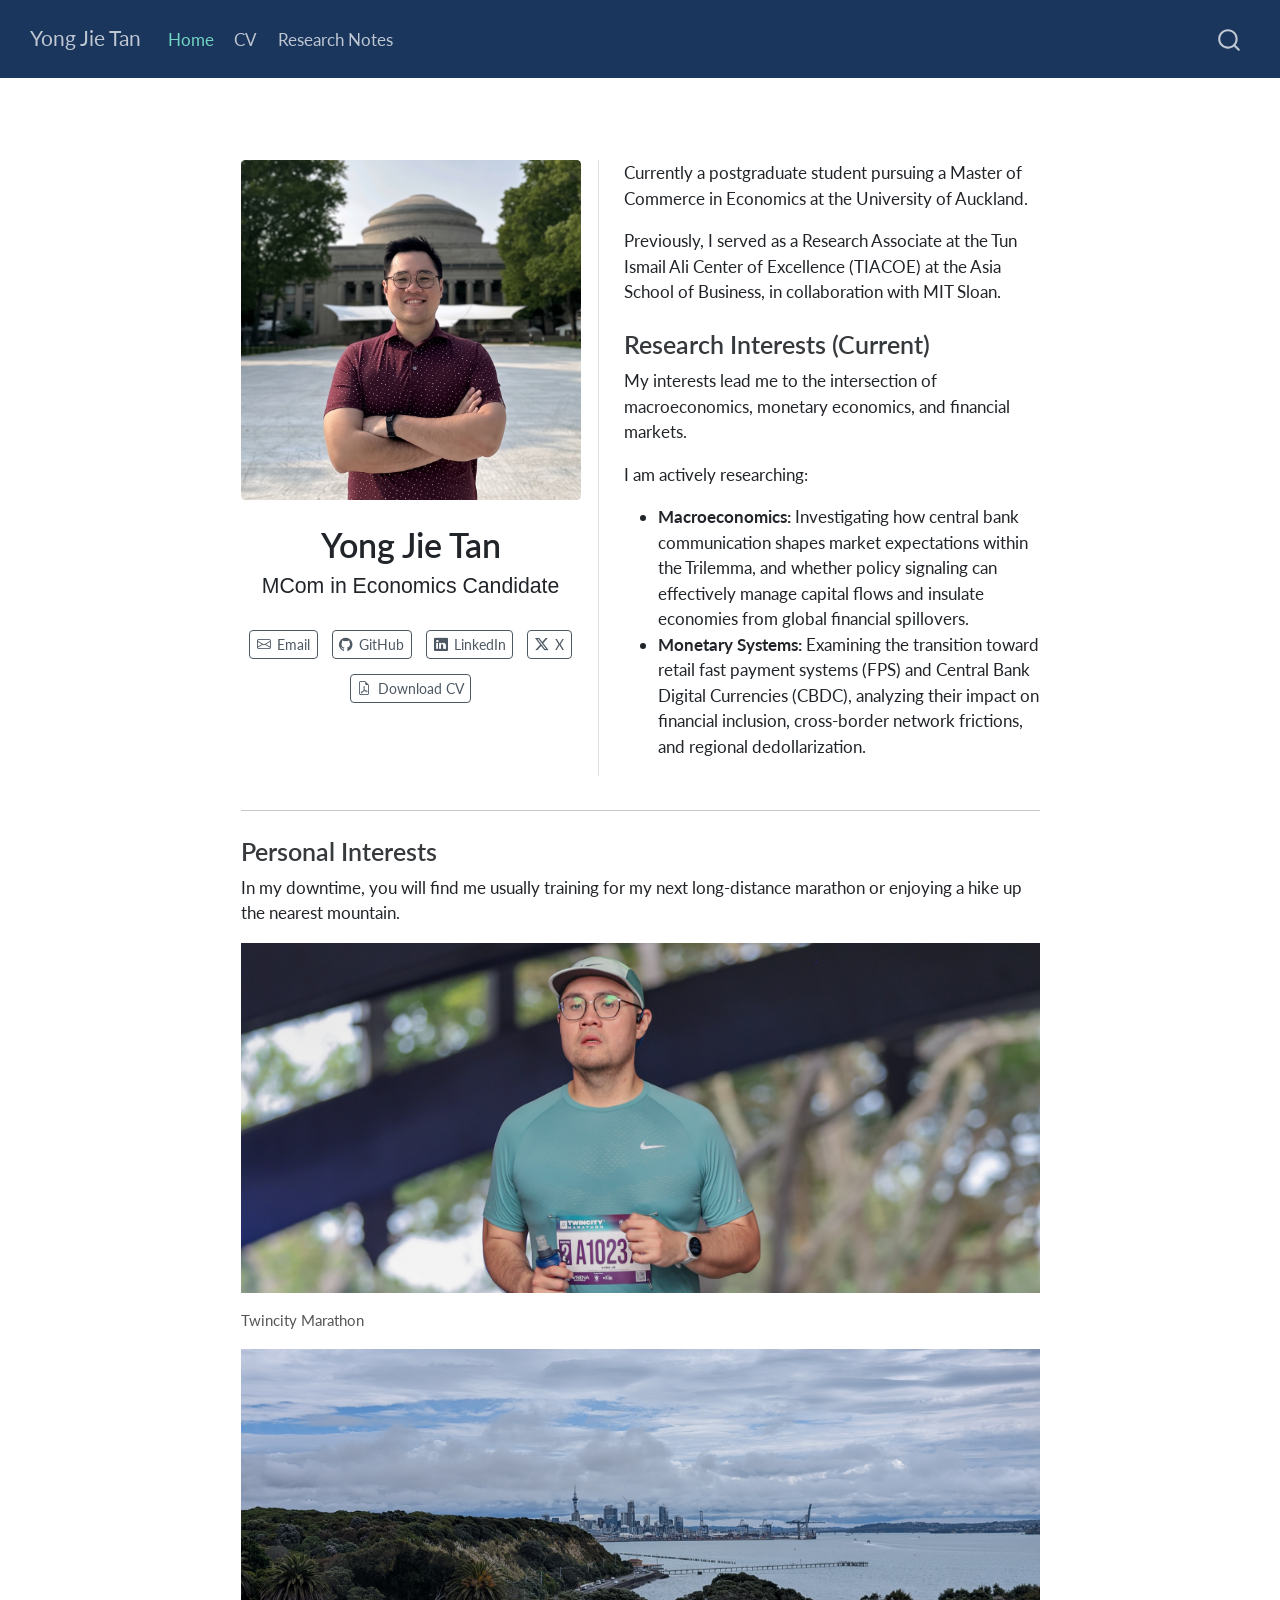
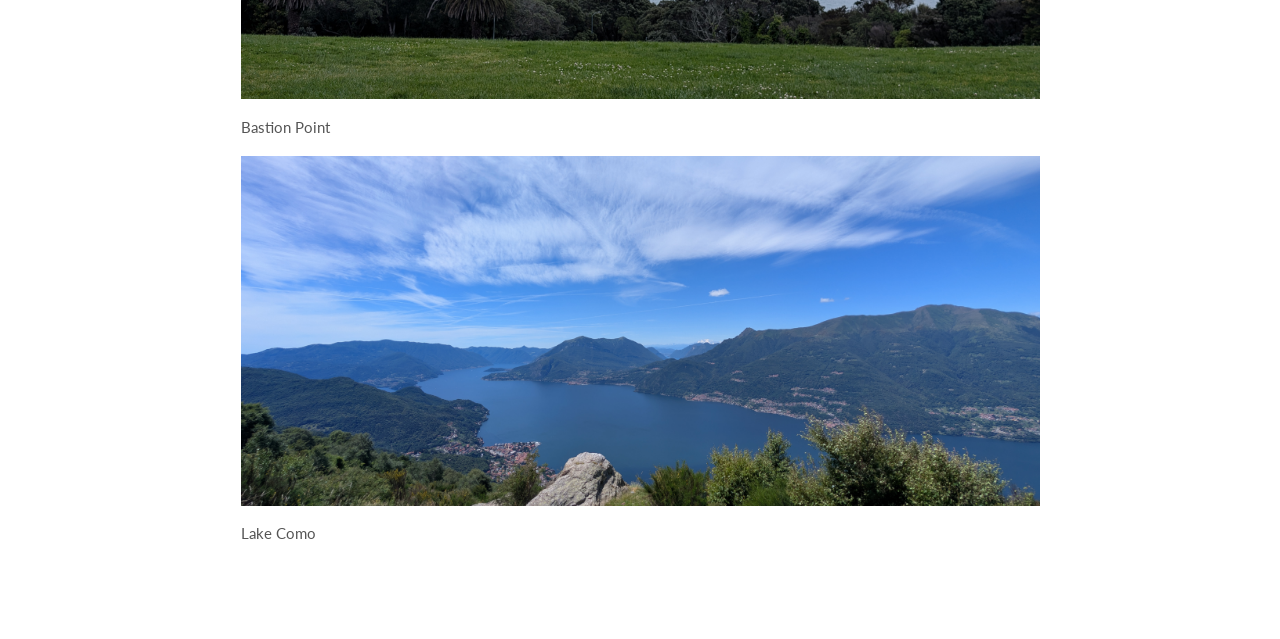
==== commit e44dd020: "Built site for gh-pages" ====
--- a/index.html
+++ b/index.html
@@ -131,7 +131,7 @@
 <header id="title-block-header" class="quarto-title-block default">
 <div class="quarto-title">
 <h1 class="title">Yong Jie Tan</h1>
-<p class="subtitle lead">Aspiring Researcher</p>
+<p class="subtitle lead">MCom in Economics Candidate</p>
 </div>
 <div class="quarto-title-meta">
   </div>
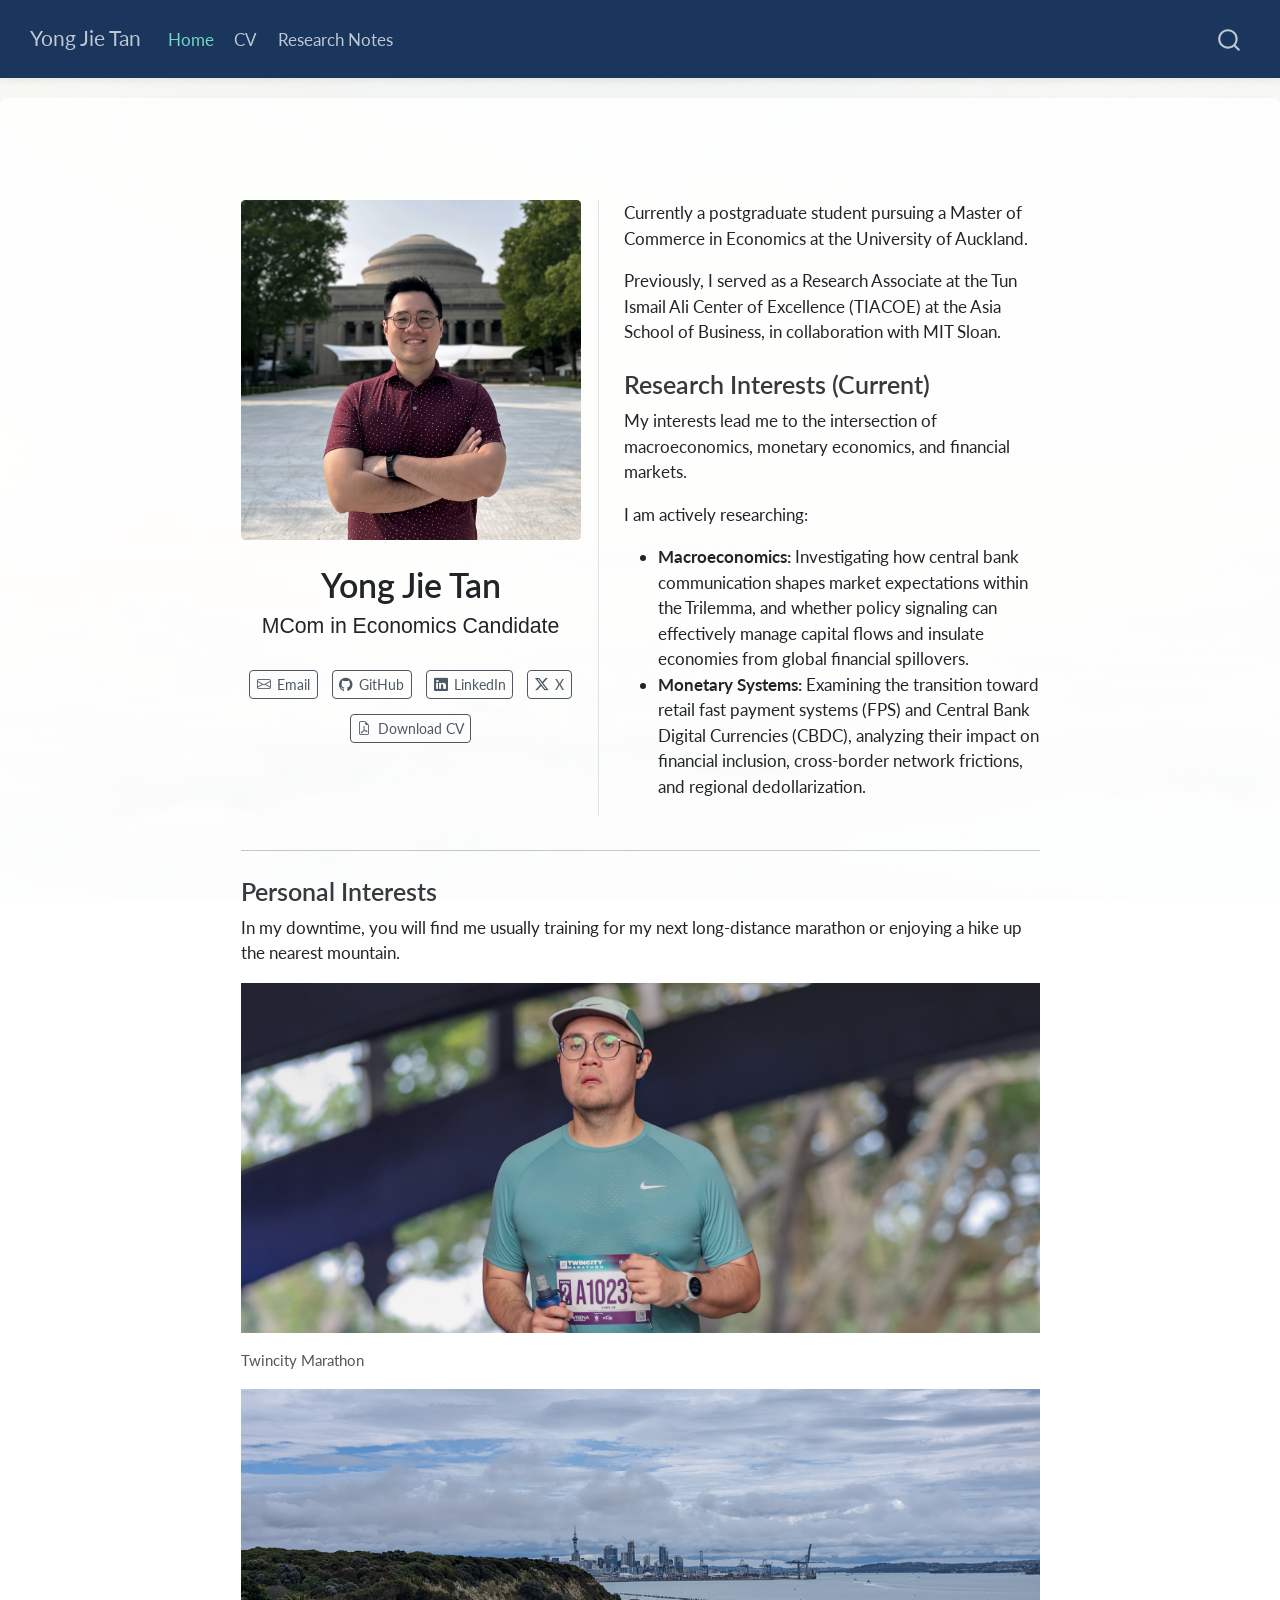
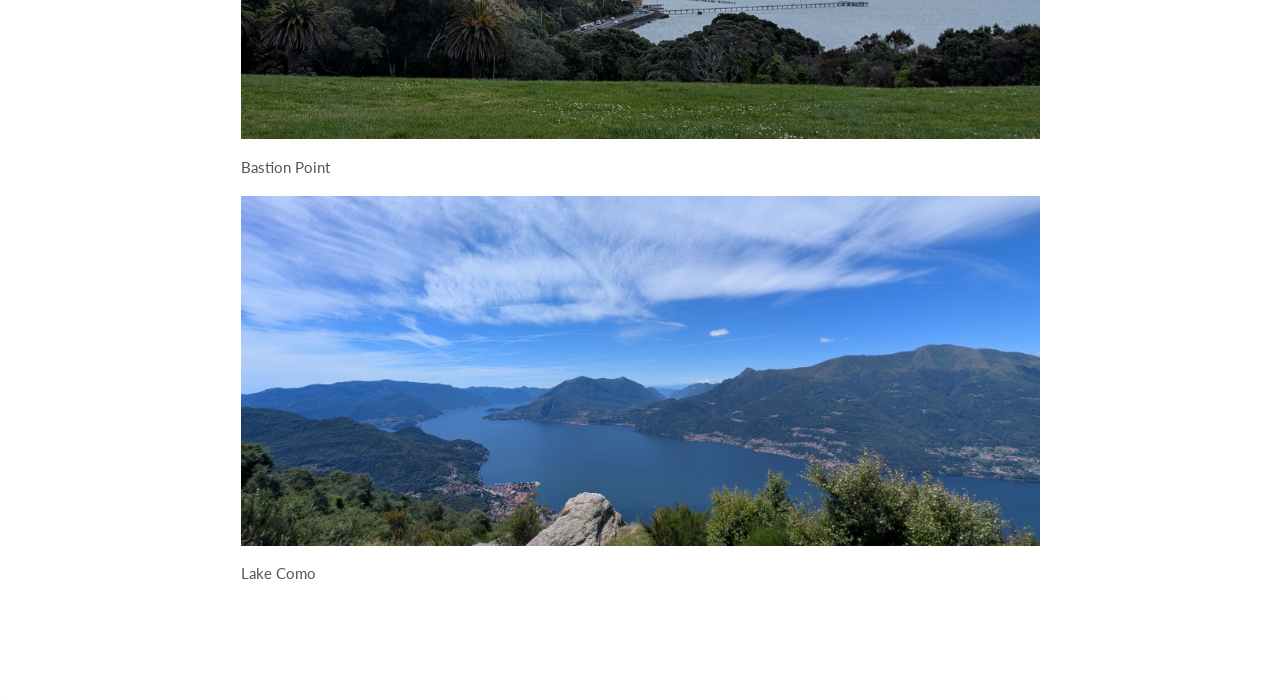
==== commit 3b69fafd: "Built site for gh-pages" ====
--- a/index.html
+++ b/index.html
@@ -36,6 +36,7 @@
 <script src="site_libs/quarto-search/fuse.min.js"></script>
 <script src="site_libs/quarto-search/quarto-search.js"></script>
 <meta name="quarto:offset" content="./">
+<link href="./favicon.png" rel="icon" type="image/png">
 <script src="site_libs/quarto-html/quarto.js" type="module"></script>
 <script src="site_libs/quarto-html/tabsets/tabsets.js" type="module"></script>
 <script src="site_libs/quarto-html/scrollable-regions/scrollable-regions.js" type="module"></script>
@@ -75,6 +76,7 @@
 }</script>
 
 
+<link rel="stylesheet" href="custom.css">
 </head>
 
 <body class="nav-fixed fullcontent quarto-light"><a id="quarto-skip-link" class="visually-hidden-focusable" href="#quarto-document-content">Skip to main content</a>
--- a/custom.css
+++ b/custom.css
@@ -0,0 +1,24 @@
+/* Apply the subtle NZ-inspired atmospheric background to the body */
+body {
+    background-image: url("nz-background.png");
+    background-size: cover;
+    background-position: bottom center;
+    background-attachment: fixed;
+    background-repeat: no-repeat;
+    background-color: #fcfdfd; /* Fallback off-white */
+  }
+  
+  /* Ensure content stands out cleanly on top of the soft background patterns */
+  .quarto-container, #quarto-content {
+    background-color: rgba(255, 255, 255, 0.88); /* Subtle glass/opaque white overlay */
+    border-radius: 8px;
+    padding: 20px;
+    margin-top: 20px;
+    margin-bottom: 20px;
+    box-shadow: 0 4px 15px rgba(0, 0, 0, 0.02); /* Very soft shadow for depth */
+  }
+  
+  /* Maintain dark blue contrast for top-level navbar and elements */
+  .navbar {
+    box-shadow: 0 2px 8px rgba(0, 0, 0, 0.08);
+  }
